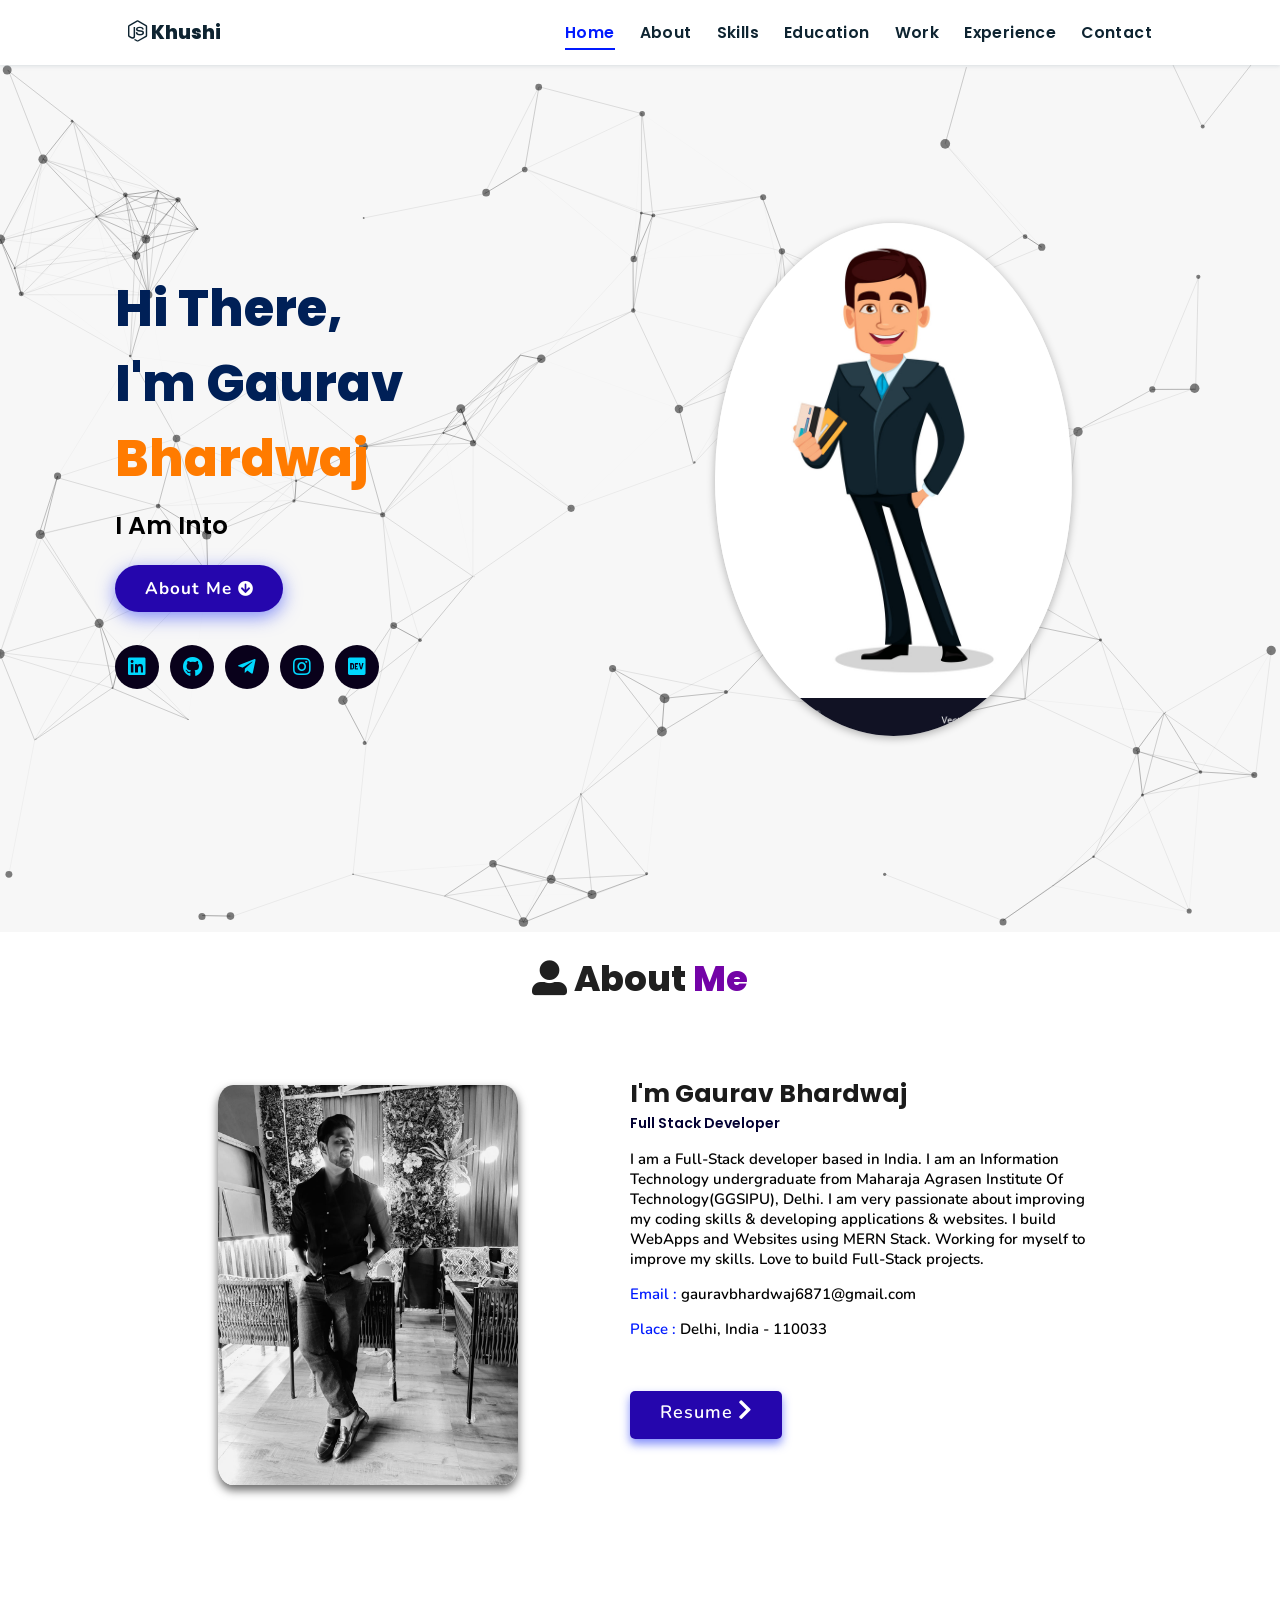
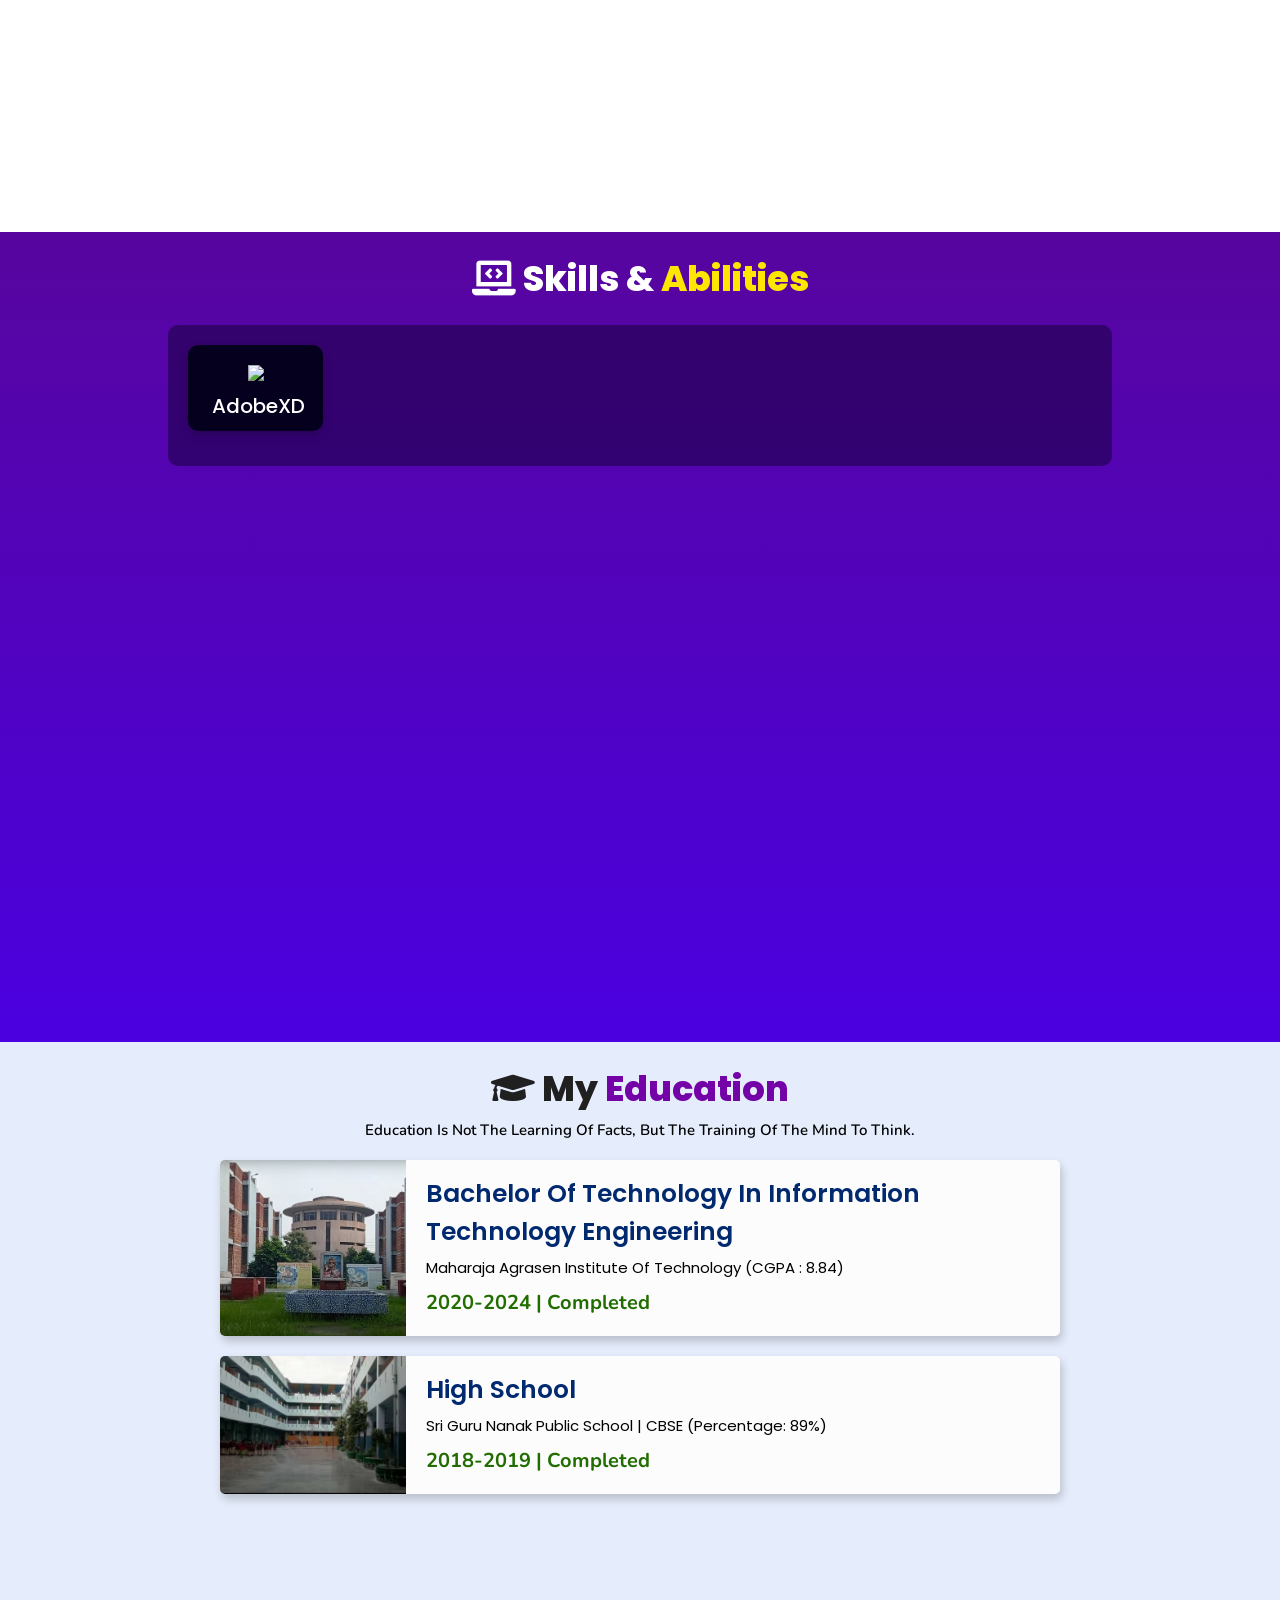
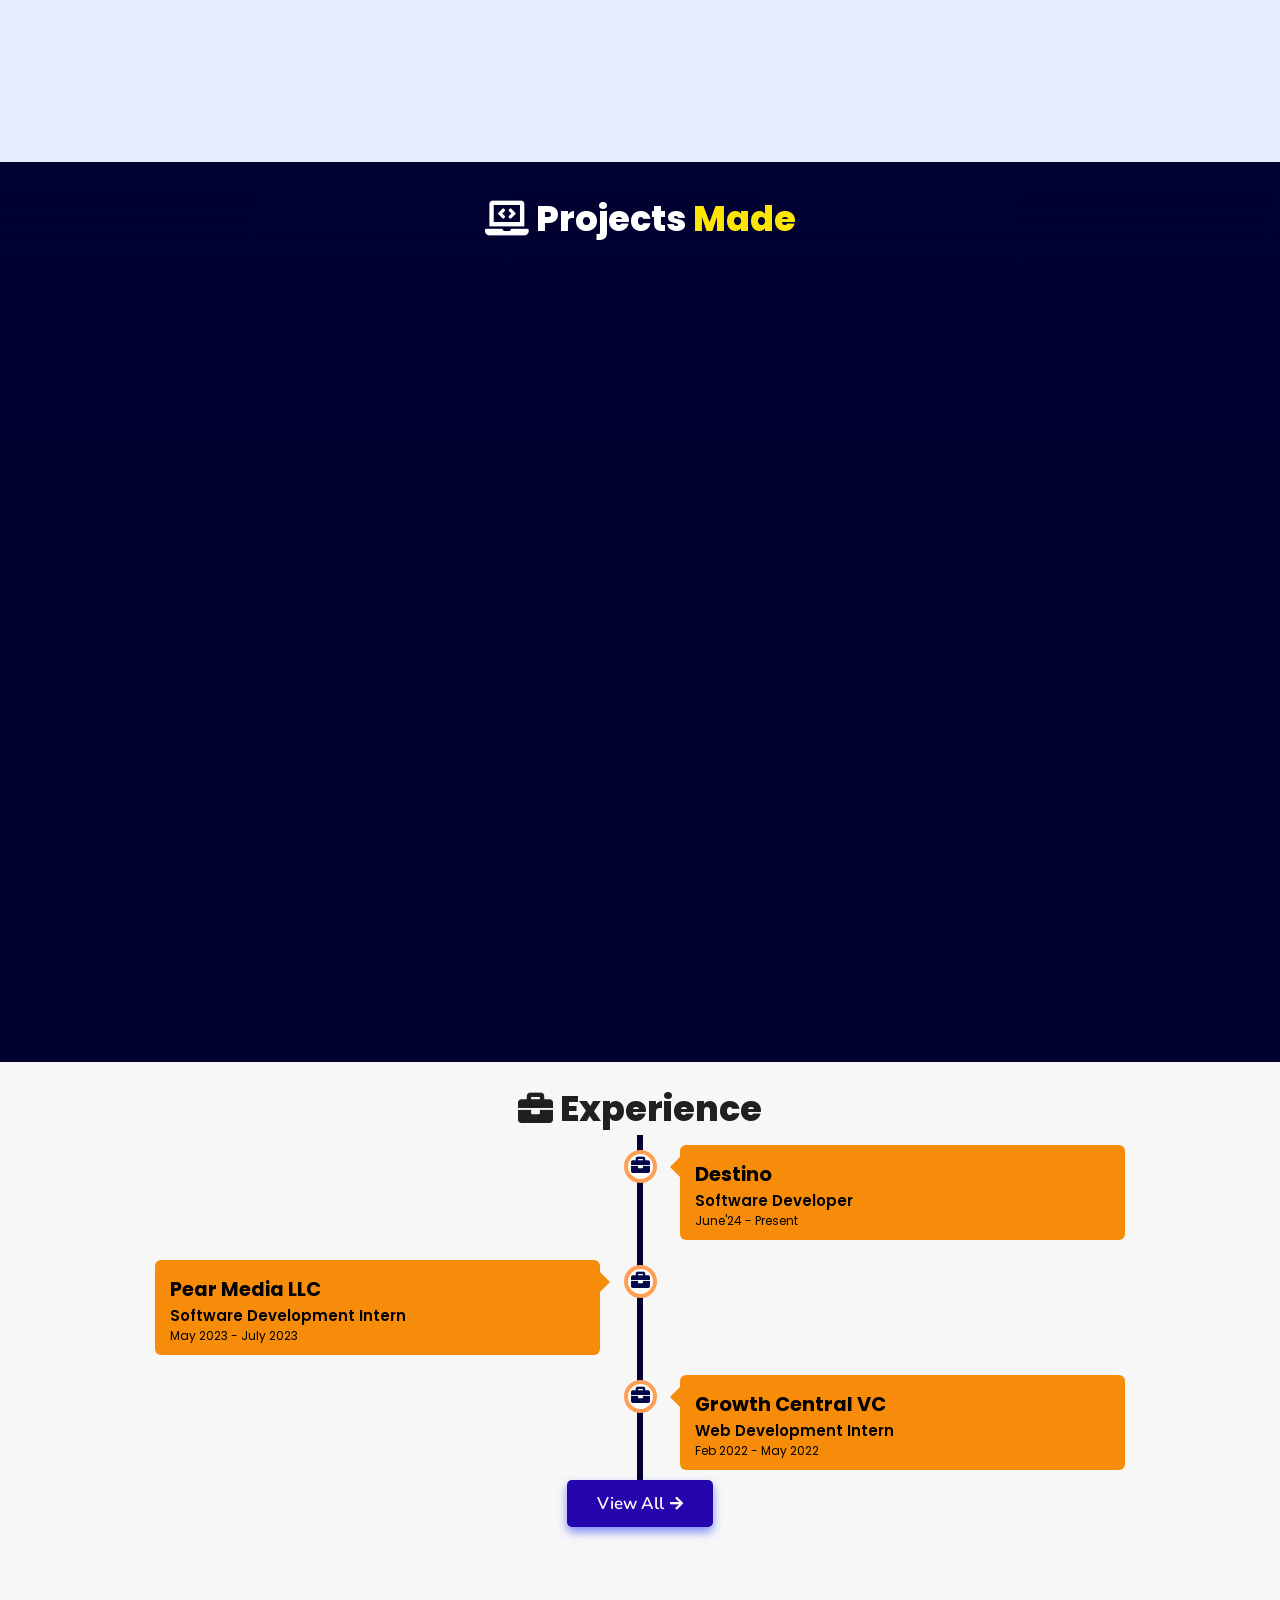
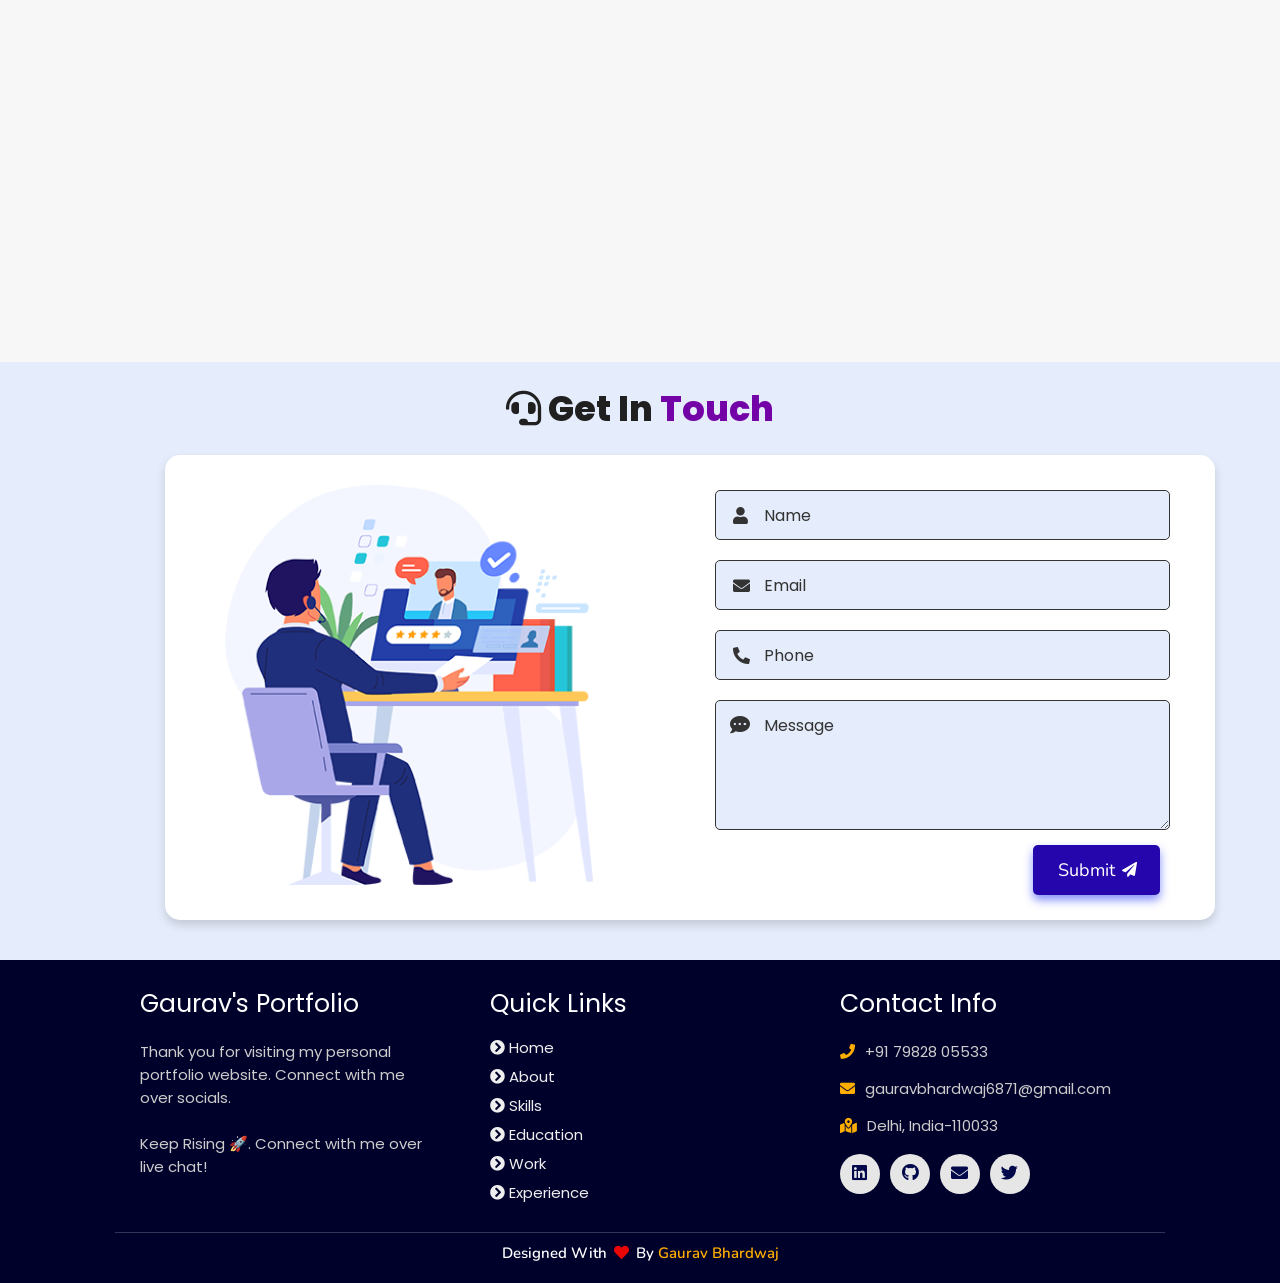
==== index.html @ 3634376a "Portfolio website" ====
<!DOCTYPE html>
<html lang="en">
<head>
    <meta charset="UTF-8">
    <meta http-equiv="X-UA-Compatible" content="IE=edge">
    <meta name="viewport" content="width=device-width, initial-scale=1.0">
    <meta name="keywords" content="Khushi Kumari, portfolio, Khushi, full stack dev, personal portfolio lifecodes, portfolio design, portfolio website, personal portfolio" />
    <meta name="description" content="Welcome to Khushi's Portfolio. Full-Stack Web Developer and Software Developer" />
    <!-- Custom CSS -->
    <link rel="stylesheet" href="./assets/css/style.css">
    <!-- Font Awesome -->
    <link rel="stylesheet" href="https://cdnjs.cloudflare.com/ajax/libs/font-awesome/5.15.3/css/all.min.css" integrity="sha512-iBBXm8fW90+nuLcSKlbmrPcLa0OT92xO1BIsZ+ywDWZCvqsWgccV3gFoRBv0z+8dLJgyAHIhR35VZc2oM/gI1w==" crossorigin="anonymous" referrerpolicy="no-referrer" />
    <!-- Favicon -->
    <link id='favicon' rel="shortcut icon" href="./assets/images/cartooncircle.jpg" type="image/x-png">
    <title>Portfolio | Khushi Kumari</title>
</head>
<body oncontextmenu="return false">

<!-- pre loader -->
<!-- <div class="loader-container">
  <img draggable="false" src="./assets/images/preloader.gif" alt="">
</div> -->

<!-- navbar starts -->
<header>
        <a href="/" class="logo"><i class="fab fa-node-js"></i> Khushi</a>

        <div id="menu" class="fas fa-bars"></div>
        <nav class="navbar">
            <ul>
            <li><a class="active" href="#home">Home</a></li>
            <li><a href="#about">About</a></li>
            <li><a href="#skills">Skills</a></li>
            <li><a href="#education">Education</a></li>
            <li><a href="#work">Work</a></li>
            <li><a href="#experience">Experience</a></li>
            <li><a href="#contact">Contact</a></li>
            </ul>
        </nav>
</header>
<!-- navbar ends -->

<br>
<br>
<!-- hero section starts -->
<section class="home" id="home">
    <div id="particles-js"></div>

    <div class="content">
    <h2>Hi There,<br/> I'm Gaurav <span>Bhardwaj</span></h2>
    <p>i am into <span class="typing-text"></span></p>
    <a href="#about" class="btn"><span>About Me</span>
      <i class="fas fa-arrow-circle-down"></i>
    </a>
    <div class="socials">
        <ul class="social-icons">
          <li><a class="linkedin" aria-label="LinkedIn" href="https://www.linkedin.com/in/khushi-kumari-6b9a14211/" target="_blank"><i class="fab fa-linkedin"></i></a></li> 
          <li><a class="github" aria-label="GitHub" href="https://github.com/khushi0723" target="_blank"><i class="fab fa-github"></i></a></li>
          <!--<li><a class="twitter" aria-label="Twitter" href="https://twitter.com/Khushi_Kumari" target="_blank"><i class="fab fa-twitter"></i></a></li>-->
          <li><a class="telegram" aria-label="Telegram" href="https://t.me/khushi0723" target="_blank"><i class="fab fa-telegram-plane"></i></a></li>
          <li><a class="instagram" aria-label="Instagram" href=""><i class="fab fa-instagram" target="_blank"></i></a></li>
          <li><a class="dev" aria-label="Dev" href="https://dev.to/khushik0723" target="_blank"><i class="fab fa-dev"></i></a></li>
        </ul>
      </div>
    </div>
    <br>
    <br>
<div class="image">
    <img draggable="false" class="tilt" src="./assets/images/cartooncircle.jpg" alt="">
</div>
</section>
<!-- hero section ends -->


<!-- about section starts -->
<section class="about" id="about">
    <h2 class="heading"><i class="fas fa-user-alt"></i> About <span>Me</span></h2>
    
    <div class="row">

    <div class="image">
        <img draggable="false" class="tilt" src="./assets/images/mypicture.jpg" alt="">
    </div>
    <div class="content">
        <h3>I'm Gaurav Bhardwaj</h3>
        <span class="tag">Full Stack Developer</span>
        
        <p>I am a Full-Stack developer based in India. 
          I am an Information Technology undergraduate from Maharaja Agrasen Institute Of Technology(GGSIPU), Delhi.
          I am very passionate about improving my coding skills & developing applications & websites.
          I build WebApps and Websites using MERN Stack.
          Working for myself to improve my skills.
          Love to build Full-Stack projects. </p>
        
        <div class="box-container">
            <!-- <div class="box">
              <p><span> age: </span> 20</p>
              <p><span> phone : </span> +91 XXX-XXX-XXXX</p>
            </div> -->
            <div class="box">
              <p><span> email : </span> gauravbhardwaj6871@gmail.com</p>
              <p><span> place : </span> Delhi, India - 110033</p>
            </div>
        </div>
        
        <div class="resumebtn">
          <a href="./assets/GAURAV_BHARDWAJ_MAIT.pdf" class="btn"><span>Resume</span>
                <i class="fas fa-chevron-right"></i>
            </a>
        </div>

    </div>
    </div>
</section>
<!-- about section ends -->

<!-- skills section starts -->
<section class="skills" id="skills">

    <h2 class="heading"><i class="fas fa-laptop-code"></i> Skills & <span>Abilities</span></h2>

    <div class="container">
          <div class="row" id="skillsContainer">

            <div class="bar">
              <div class="info">
                <img src="https://img.icons8.com/color/48/000000/adobe-xd.png"/>
                <span>AdobeXD</span>
              </div>
            </div>

      </div>
</div>
</section>
<!-- skills section ends -->


<!-- education section starts -->
<section class="education" id="education">

  <h1 class="heading"><i class="fas fa-graduation-cap"></i> My <span>Education</span></h1>

    <p class="qoute">Education is not the learning of facts, but the training of the mind to think.</p>

    <div class="box-container">

    <div class="box">
        <div class="image">
        <img draggable="false" src="./assets/images/educat/maitcollege.png" alt="">
        </div>
        <div class="content">
        <h3>Bachelor of Technology in Information Technology Engineering</h3>
        <p>Maharaja Agrasen Institute Of Technology (CGPA : 8.84)</p>
        <h4>2020-2024 | Completed</h4>
        </div>
    </div>

    <div class="box">
      <div class="image">
      <img draggable="false" src="./assets/images/educat/sgnpsschool.webp" alt="">
      </div>
      <div class="content">
      <h3>High School</h3>
      <p>Sri Guru Nanak Public School | CBSE (Percentage: 89%)</p>
      <h4>2018-2019 | Completed</h4>
      </div>
    </div>

    

</div>
</section>
<!-- education section ends -->


<!-- work project section starts -->
<section class="work" id="work">

  <h2 class="heading"><i class="fas fa-laptop-code"></i> Projects <span>Made</span></h2>

  <div class="box-container" id="project-container">

    <!-- <div class="box tilt">
      <img draggable="false" src="./assets/images/projects/portfolio1.PNG" alt="" />
      <div class="content">
        <div class="tag">
        <h3>Portfolio Website</h3>
        </div>
        <div class="desc">
          <p>Personal portfolio website. Don't need much info about it, just scroll down. You're here only!</p>
          <div class="btns">
            <a href="#" class="btn" target="_blank"><i class="fas fa-eye"></i> View</a>
            <a href="https://github.com/Khushi-Kumari/Portfolio-Website" class="btn" target="_blank">Code <i class="fas fa-code"></i></a>
          </div>
        </div>
      </div>
    </div> -->

</div>

<!-- <div class="viewall">
  <a href="/projects" class="btn"><span>View All</span>
    <i class="fas fa-arrow-right"></i>
</a>
</div> -->

</section>
<!-- work project section ends -->

<!-- experience section starts -->
<section class="experience" id="experience">

  <h2 class="heading"><i class="fas fa-briefcase"></i> Experience </h2>

  <div class="timeline">

    <!-- <div class="container right">
      <div class="content">
        <div class="tag">
          <h2>Company</h2>
        </div>
        <div class="desc">
            <h3>Developer</h3>
            <p> 2024 -  2024</p>
        </div>
      </div>
    </div>

    <div class="container left">
      <div class="content">
        <div class="tag">
          <h2>Company Name</h2>
        </div>
        <div class="desc">
            <h3></h3>
            <p>Timeline</p>
        </div>
      </div>
    </div>
  </div> -->


    <div class="container right">
      <div class="content">
        <div class="tag">
          <h2>Destino</h2>
        </div>
        <div class="desc">
            <h3>Software Developer</h3>
            <p>June'24 - present</p>
        </div>
      </div>
    </div>

    <div class="container left">
      <div class="content">
        <div class="tag">
          <h2>Pear Media LLC</h2>
        </div>
        <div class="desc">
            <h3>Software Development Intern</h3>
            <p>May 2023 - July 2023</p>
        </div>
      </div>
    </div>

    <div class="container right">
      <div class="content">
        <div class="tag">
          <h2>Growth Central VC</h2>
        </div>
        <div class="desc">
            <h3>Web Development Intern</h3>
            <p>Feb 2022 - May 2022</p>
        </div>
      </div>
    </div>

    
  <div class="morebtn">
    <a href="/experience/index.html" class="btn"><span>View All</span>
      <i class="fas fa-arrow-right"></i>
  </a>
  </div>

</div>

</section>
<!-- experience section ends -->

<!-- contact section starts -->
<section class="contact" id="contact">
  
  <h2 class="heading"><i class="fas fa-headset"></i> Get in <span>Touch</span></h2>

  <div class="container">
    <div class="content">
      <div class="image-box">
        <img draggable="false" src="./assets/images/contact1.png" alt="">
      </div>
    <form id="contact-form">
      <div class="form-group">
        <div class="field">
          <input type="text" name="name" placeholder="Name" required>
          <i class='fas fa-user'></i>
        </div>
        <div class="field">
          <input type="text" name="email" placeholder="Email" required>
          <i class='fas fa-envelope'></i>
        </div>
        <div class="field">
          <input type="text" name="phone" placeholder="Phone">
          <i class='fas fa-phone-alt'></i>
        </div>
        <div class="message">
        <textarea placeholder="Message" name="message" required></textarea>
        <i class="fas fa-comment-dots"></i>
        </div>
        </div>
      <div class="button-area">
        <button type="submit">
          Submit <i class="fa fa-paper-plane"></i></button>
      </div>
    </form>
  </div>
  </div>
</section>
<!-- contact section ends -->


<!-- footer section starts -->
<section class="footer">

  <div class="box-container">

      <div class="box">
          <h3>Gaurav's Portfolio</h3>
          <p>Thank you for visiting my personal portfolio website. Connect with me over socials. <br/> <br/> Keep Rising 🚀. Connect with me over live chat!</p>
      </div>

      <div class="box">
          <h3>quick links</h3>
          <a href="#home"><i class="fas fa-chevron-circle-right"></i> home</a>
          <a href="#about"><i class="fas fa-chevron-circle-right"></i> about</a>
          <a href="#skills"><i class="fas fa-chevron-circle-right"></i> skills</a>
          <a href="#education"><i class="fas fa-chevron-circle-right"></i> education</a>
          <a href="#work"><i class="fas fa-chevron-circle-right"></i> work</a>
          <a href="#experience"><i class="fas fa-chevron-circle-right"></i> experience</a>
      </div>

      <div class="box">
          <h3>contact info</h3>
          <p> <i class="fas fa-phone"></i>+91 79828 05533</p>
          <p> <i class="fas fa-envelope"></i>gauravbhardwaj6871@gmail.com</p>
          <p> <i class="fas fa-map-marked-alt"></i>Delhi, India-110033</p>
          <div class="share">

              <a href="https://www.linkedin.com/in/gaurav-bhardwaj-348962179/" class="fab fa-linkedin" aria-label="LinkedIn" target="_blank"></a>
              <a href="https://github.com/iGaurav17" class="fab fa-github" aria-label="GitHub" target="_blank"></a>
              <a href="mailto:gauravbhardwaj6871@gmail.com" class="fas fa-envelope" aria-label="Mail" target="_blank"></a>
              <a href="#" class="fab fa-twitter" aria-label="Twitter" target="_blank"></a>
          </div>
      </div>
  </div>

  <h1 class="credit">Designed with <i class="fa fa-heart pulse"></i> by <a href="https://www.linkedin.com/in/Khushi-Kumari"> Gaurav Bhardwaj</a></h1>

</section>
<!-- footer section ends -->


<!-- scroll top btn -->
<a href="#home" aria-label="ScrollTop" class="fas fa-angle-up" id="scroll-top"></a>
<!-- scroll back to top -->


<!-- ==== ALL MAJOR JAVASCRIPT CDNS STARTS ==== -->
<!-- jquery cdn -->
<script src="https://cdnjs.cloudflare.com/ajax/libs/jquery/3.6.0/jquery.min.js" integrity="sha512-894YE6QWD5I59HgZOGReFYm4dnWc1Qt5NtvYSaNcOP+u1T9qYdvdihz0PPSiiqn/+/3e7Jo4EaG7TubfWGUrMQ==" crossorigin="anonymous" referrerpolicy="no-referrer"></script>

<!-- typed.js cdn -->
<script src="https://cdnjs.cloudflare.com/ajax/libs/typed.js/2.0.5/typed.min.js" integrity="sha512-1KbKusm/hAtkX5FScVR5G36wodIMnVd/aP04af06iyQTkD17szAMGNmxfNH+tEuFp3Og/P5G32L1qEC47CZbUQ==" crossorigin="anonymous" referrerpolicy="no-referrer"></script>

<!-- particle.js links -->
<script src="./assets/js/particles.min.js"></script>
<script src="./assets/js/app.js"></script>

<!-- vanilla tilt.js links -->
<script src="https://cdnjs.cloudflare.com/ajax/libs/vanilla-tilt/1.7.0/vanilla-tilt.min.js" integrity="sha512-SttpKhJqONuBVxbRcuH0wezjuX+BoFoli0yPsnrAADcHsQMW8rkR84ItFHGIkPvhnlRnE2FaifDOUw+EltbuHg==" crossorigin="anonymous" referrerpolicy="no-referrer"></script>

<!-- scroll reveal anim -->
<script src="https://unpkg.com/scrollreveal"></script>

<script
      type="text/javascript"
      src="https://cdn.jsdelivr.net/npm/emailjs-com@3/dist/email.min.js"
    ></script>

<!-- ==== ALL MAJOR JAVASCRIPT CDNS ENDS ==== -->

<script src="./assets/js/script.js"></script>

</body>
</html>
---- assets/css/style.css ----
@import url("https://fonts.googleapis.com/css2?family=Poppins:wght@400;600;700&display=swap");
@import url("https://fonts.googleapis.com/css2?family=Nunito:ital,wght@0,300;0,400;0,600;0,700;1,300;1,400&display=swap");

* {
  margin: 0;
  padding: 0;
  box-sizing: border-box;
  text-decoration: none;
  outline: none;
  border: none;
  text-transform: capitalize;
  transition: all 0.2s linear;
}
html {
  font-size: 62.5%;
  overflow-x: hidden;
  scroll-behavior: smooth;
}
body {
  background: #f7f7f7;
  font-family: "Poppins", sans-serif;
}

*::selection {
  background: #2b3dda;
  color: #fff;
}

html {
  font-size: 62.5%;
  overflow-x: hidden;
}
html::-webkit-scrollbar {
  width: 0.8rem;
}
html::-webkit-scrollbar-track {
  background: rgb(235, 202, 245);
}
html::-webkit-scrollbar-thumb {
  background: #420177;
}

/* pre loader start */
.loader-container {
  position: fixed;
  top: 0;
  left: 0;
  z-index: 10000;
  background: #e6eff1;
  display: flex;
  align-items: center;
  justify-content: center;
  height: 100%;
  width: 100%;
}
.loader-container.fade-out {
  top: -120%;
}
/* pre loader end */

/* navbar starts */
header {
  position: fixed;
  top: 0;
  left: 0;
  right: 0;
  z-index: 1000;
  display: flex;
  align-items: center;
  justify-content: space-between;
  padding: 1.7rem 10%;
  height: 6.5rem;
  background-color: #fff;
  box-shadow: 0 1px 4px rgba(146, 161, 176, 0.3);
}
section {
  min-height: 100vh;
  padding: 2rem 9%;
}
.heading {
  font-size: 3.5rem;
  color: rgb(32, 32, 32);
  font-weight: 800;
  text-align: center;
}
.heading span {
  color: rgb(115, 3, 167);
}
header .logo {
  font-size: 1.9rem;
  font-weight: 800;
  text-decoration: none;
  color: #0e2431;
}
header .logo i {
  font-size: 2.2rem;
}
header .logo:hover {
  color: #fc8c05;
}
header .navbar ul {
  list-style: none;
  display: flex;
  justify-content: center;
  align-items: center;
}
header .navbar li {
  margin-left: 2.5rem;
}
header .navbar ul li a {
  font-size: 1.57rem;
  color: #0e2431;
  font-weight: 600;
  text-decoration: none;
  letter-spacing: 0.04rem;
  transition: 0.2s;
}
header .navbar ul li a.active,
header .navbar ul li a:hover {
  color: #011aff;
  border-bottom: 0.2rem solid #011aff;
  padding: 0.5rem 0;
}
/* navbar ends */

/* hamburger icon starts*/
#menu {
  font-size: 3rem;
  cursor: pointer;
  color: rgb(24, 2, 63);
  display: none;
}
@media (max-width: 768px) {
  #menu {
    display: block;
  }
  header .navbar {
    position: fixed;
    top: 6.5rem;
    right: -120%;
    width: 75%;
    height: 100%;
    text-align: left;
    align-items: flex-start;
    background-color: #0e0f31;
  }
  header .navbar ul {
    flex-flow: column;
    padding: 1rem;
  }
  header .navbar ul li {
    text-align: center;
    width: 100%;
    margin: 1rem 0;
    border-radius: 0.5rem;
    width: 26rem;
  }
  header .navbar ul li a {
    display: block;
    padding: 1rem;
    text-align: left;
    color: #fff;
    font-size: 2rem;
  }
  header .navbar ul li a.active,
  header .navbar ul li a:hover {
    padding: 1rem;
    color: #fff;
    border-radius: 0.5rem;
    border-bottom: 0.5rem solid #011aff;
  }
  .fa-times {
    transform: rotate(180deg);
  }
  header .navbar.nav-toggle {
    right: 0;
  }
}
/* hamburger icon ends */

/* hero section starts*/
.home {
  position: relative;
  display: flex;
  flex-wrap: wrap;
  gap: 1.5rem;
  min-height: 100vh;
  align-items: center;
}
.home #particles-js {
  position: absolute;
  top: 0;
  left: 0;
  height: 100%;
  width: 100%;
}
.home::before {
  content: "";
  position: absolute;
  top: 0;
  left: 0;
  height: 100%;
  width: 100%;
}
.home .content {
  flex: 1 1 40rem;
  padding-top: 1rem;
  z-index: 1;
}
.home .image {
  flex: 1 1 40rem;
  z-index: 1;
}
.home .image img {
  width: 70%;
  margin-left: 6rem;
  border-radius: 50%;
  box-shadow: 0 2px 8px rgba(0, 0, 0, 0.3);
  cursor: pointer;
}
.home .image img:hover {
  box-shadow: 0 5px 15px rgba(0, 0, 0, 0.5);
}
.home .content h2 {
  font-size: 5rem;
  font-weight: 800;
  color: #002057;
}
.home .content h2 span {
  font-size: 5rem;
  font-weight: 800;
  color: #ff7b00;
}
.home .content p {
  font-size: 2.5rem;
  color: #000;
  font-weight: 600;
  padding: 1rem 0;
}
.home .content p span {
  font-size: 2.5rem;
  color: rgb(148, 8, 8);
  font-weight: 600;
  padding: 1rem 0;
}
.home .btn {
  margin-top: 1rem;
  position: absolute;
  line-height: 0;
  padding: 1.6rem 3rem;
  border-radius: 4em;
  transition: 0.5s;
  color: #fff;
  background: #2506ad;
  box-shadow: 0px 5px 18px rgba(48, 68, 247, 0.6);
  font-family: "Nunito", sans-serif;
}
.home .btn span {
  font-weight: 700;
  font-size: 1.7rem;
  letter-spacing: 0.1rem;
}
.home .btn i {
  margin-left: 0.3rem;
  font-size: 1.5rem;
  transition: 0.3s;
}
.home .btn:hover {
  background: #1a047e;
}
.home .btn:hover i {
  transform: translateX(5px);
}
/* social icons start */
.socials {
  position: relative;
  margin-top: 9rem;
}
.socials .social-icons {
  padding-left: 0;
  margin-bottom: 0;
  list-style: none;
}
.socials .social-icons li {
  display: inline-block;
  margin-bottom: 14px;
}
.social-icons a {
  font-size: 2rem;
  display: inline-block;
  line-height: 44px;
  color: #00d9ff;
  background-color: #09011b;
  width: 44px;
  height: 44px;
  text-align: center;
  margin-right: 8px;
  border-radius: 100%;
  -webkit-transition: all 0.2s linear;
  -o-transition: all 0.2s linear;
  transition: all 0.2s linear;
}
.social-icons a:active,
.social-icons a:focus,
.social-icons a:hover {
  color: #fff;
  background-color: #0685da;
}
.social-icons a.github:hover {
  background-color: #0e0e0e;
}
.social-icons a.twitter:hover {
  background-color: #00aced;
}
.social-icons a.linkedin:hover {
  background-color: #007bb6;
}
.social-icons a.dev:hover {
  background-color: #070707;
}
.social-icons a.instagram:hover {
  background-color: #ee00da;
}
/* social icons end */

/* hero media queries starts*/
@media (max-width: 450px) {
  .home .btn {
    margin: 4rem 0;
  }
  .socials {
    margin-top: 12rem;
  }
  .home .image img {
    margin-top: -12rem;
  }
  .home .content p {
    font-size: 2.2rem;
  }
  .home .content p span {
    font-size: 2.2rem;
  }
}
/* hero media queries ends*/
/* hero section end */

/* about section starts */
.about {
  background: rgb(255, 255, 255);
}
.about .row {
  display: flex;
  flex-direction: row;
  gap: 2rem;
  flex-wrap: wrap;
  padding: 4rem;
}
.about .row .image {
  text-align: center;
  flex: 1 1 35rem;
}
.about .row .image img {
  margin: 4rem;
  width: 30rem;
  height: auto;
  border-radius: 5%;
  box-shadow: 0 5px 10px rgba(0, 0, 0, 0.6);
  mix-blend-mode: luminosity;
  transition: 0.3s;
  cursor: pointer;
}
.about .row .image img:hover {
  mix-blend-mode: normal;
}
.about .row .content {
  flex: 1 1 45rem;
  padding: 3rem;
}
.about .row .content h3 {
  color: rgb(27, 27, 27);
  font-size: 2.5rem;
}
.about .row .content .tag {
  font-size: 1.4rem;
  color: #020133;
  font-weight: 600;
  margin-top: 1rem;
}
.about .row .content p {
  font-size: 1.5rem;
  margin-top: 1.5rem;
  font-family: "Nunito";
  font-weight: 600;
  text-transform: none;
}
.about .row .content .box-container {
  display: flex;
  flex-wrap: wrap;
  gap: 1.5rem;
  font-family: "Nunito";
  font-weight: 600;
}
.about .row .content .box-container .box p {
  text-transform: none;
}
.about .row .content .box-container .box p span {
  color: #011aff;
}
.resumebtn {
  margin-top: 6rem;
 
}
.resumebtn .btn {
  padding: 1.7rem 3rem;
  border-radius: 0.5em;
  transition: 0.3s;
  color: #fff;
  background: #2506ad;
  box-shadow: 0px 5px 10px rgba(48, 68, 247, 0.6);
  font-family: "Nunito", sans-serif;
}
.resumebtn .btn span {
  font-weight: 600;
  font-size: 1.8rem;
  letter-spacing: 0.1rem;
}
.resumebtn .btn i {
  margin-left: 0.2rem;
  font-size: 2.2rem;
  transition: 0.3s;
}
.resumebtn .btn:hover {
  background: #1a047e;
}
.resumebtn .btn:hover i {
  transform: translateX(5px);
}
/* about media queries starts*/
@media screen and (max-width: 600px) {
  .about .row .image {
    margin-top: 2rem;
  }
  .about .row .image img {
    margin: 0 auto;
    width: 80%;
    mix-blend-mode: normal;
  }
  .about .row {
    padding: 0.5rem;
    margin-bottom: 7rem;
  }
  .about .row .content {
    padding: 1rem;
  }
  .about .row .content .box-container {
    gap: 0;
  }
}
/* about media queries ends*/
/* about section ends */

/* skills section starts */
.skills {
  min-height: 90vh;
  background: linear-gradient(to bottom, #57059e, #4a00e0);
}
.skills h2 {
  color: #fff;
}
.skills .heading span {
  color: rgb(255, 230, 0);
}
.skills .container {
  background: rgba(0, 0, 22, 0.4);
  color: #fff;
  border-radius: 1rem;
  padding: 2rem;
  width: 90%;
  margin: auto;
  margin-top: 2rem;
}
.skills .container .row {
  display: grid;
  grid-template-columns: repeat(6, 1fr);
  flex-wrap: wrap;
  gap: 1.8rem;
}
.skills .container .bar {
  margin-bottom: 15px;
  padding: 10px;
  border-radius: 1rem;
  box-shadow: 0 4px 10px rgba(0, 0, 0, 0.2);
  background: rgba(0, 0, 22, 0.9);
  transition: 0.2s;
}
.skills .container .bar:hover {
  box-shadow: 0 8px 10px rgba(0, 2, 68, 0.8) !important;
  background-color: rgba(0, 0, 0, 0.9) !important;
}
.skills .container .bar .info {
  display: flex;
  flex-direction: column;
  align-items: center;
  gap: 1rem;
  margin-top: 1rem;
}
.skills .container .bar .info i {
  font-size: 4rem;
}
.skills .container .bar .info span {
  font-size: 2rem;
  font-weight: 500;
  font-family: "Poppins";
  margin-left: 0.5rem;
}
/* skills media queries starts*/
@media screen and (max-width: 600px) {
  .skills .container {
    padding: 0;
    margin: 0;
  }
  .skills .container .row {
    grid-template-columns: repeat(2, 1fr);
    margin: 1rem;
    padding: 2rem 0.2rem 2rem 0.2rem;
    gap: 1rem;
  }
  .skills .container {
    margin-top: 5px;
    width: 100%;
  }
}
/* skills media queries ends*/
/* skills section ends */

/* education section starts */
.education {
  background: #e5ecfb;
  min-height: 80vh;
}
.education .qoute {
  font-size: 1.5rem;
  text-align: center;
  font-family: "Nunito", sans-serif;
  font-weight: 600;
  margin-top: 0.5rem;
}
.education .box-container {
  display: flex;
  flex-wrap: wrap;
  justify-content: center;
  align-items: center;
  flex-direction: column;
}
.education .box-container .box {
  display: flex;
  flex-direction: row;
  width: 80%;
  border-radius: 0.5rem;
  box-shadow: 0.2rem 0.5rem 1rem rgba(0, 0, 0, 0.2);
  text-align: center;
  position: relative;
  margin-top: 2rem;
  overflow: hidden;
  transition: 0.3s;
  background: rgb(252, 252, 252);
}
.education .box-container .box:hover {
  transform: scale(1.03);
  box-shadow: 1rem 0.5rem 1.2rem rgba(0, 0, 0, 0.3);
}
.education .box-container .box .image {
  flex: 1 1 20rem;
  width: 100%;
}
.education .box-container .box img {
  object-fit: cover;
  position: relative;
  width: 100%;
  height: 100%;
}
.education .box-container .box .content {
  position: relative;
  display: flex;
  flex-direction: column;
  padding: 1rem;
  flex-wrap: wrap;
  flex: 1 1 70rem;
}
.education .box-container .box .content h3 {
  font-size: 2.5rem;
  color: #012970;
  padding: 0.5rem 0;
  font-weight: 600;
  text-align: left;
  margin-left: 1rem;
}
.education .box-container .box .content p {
  font-size: 1.5rem;
  margin-left: 1rem;
  text-align: left;
}
.education h4 {
  font-size: 2rem;
  color: rgb(34, 109, 0);
  text-align: left;
  margin: 1rem;
  font-family: "Nunito", sans-serif;
  font-weight: 700;
}

/* education media queries starts*/
@media screen and (max-width: 600px) {
  .education .box-container .box {
    flex-direction: column;
    width: 100%;
  }
  .education .box-container .box .image {
    width: 100%;
    height: 25rem;
  }
  .education .box-container .box img {
    width: 100%;
  }
  .education .box-container .box .content {
    position: relative;
    display: flex;
    flex-direction: column;
    padding: 1rem;
    flex-wrap: wrap;
    flex: 0;
  }
  .education .btns {
    margin-top: 2rem;
    margin-left: 1rem;
    margin-right: 1rem;
    flex-wrap: wrap;
  }
}
/* education media queries ends*/
/* education section ends */

/* work section starts */
.work {
  /* background: #010124; */
  background: linear-gradient(to bottom, #000031, #00002c);
}
.work h2 {
  color: #fff;
  padding: 1rem;
}
.work .heading span {
  color: rgb(255, 230, 0);
}
.work .box-container {
  display: flex;
  flex-wrap: wrap;
  gap: 1.5rem;
  margin: 2rem;
}
.work .box-container .box {
  flex: 1 1 30rem;
  border-radius: 0.5rem;
  box-shadow: 0 0.5rem 1rem rgba(0, 0, 0, 0.1);
  position: relative;
  overflow: hidden;
  height: 30rem;
}
.work .box-container .box img {
  height: 100%;
  width: 100%;
  object-fit: cover;
}
.work .box-container .box .content {
  height: 100%;
  width: 100%;
  position: absolute;
  top: 85%;
  left: 0;
  background: rgba(255, 255, 255, 0.9);
  display: flex;
  flex-direction: column;
}
.work .box-container .box .content .tag {
  display: flex;
  flex-direction: row;
  justify-content: space-between;
  align-items: center;
  height: 4.5rem;
  width: 100%;
  padding-left: 1rem;
  background: #ffd900;
}
.work .box-container .box .content .tag h3 {
  font-size: 2rem;
}
.work .box-container .box:hover .content {
  top: 25%;
}
.work .desc {
  margin: 2rem;
  display: flex;
  flex-direction: column;
  justify-content: center;
}
.work .desc p {
  font-size: 1.5rem;
}
.work .desc .btns {
  display: flex;
  justify-content: space-between;
  width: 100%;
  margin-top: 2rem;
}
.work .desc .btns .btn {
  line-height: 0;
  display: inline;
  padding: 1.5rem 2.5rem;
  border-radius: 0.5rem;
  font-size: 1.5rem;
  color: #fff;
  background: rgb(12, 12, 12);
  margin-right: 2rem;
}
.work .desc .btns .btn:hover {
  background: #310ae0f5;
}
.work .viewall {
  display: flex;
  justify-content: center;
}
.work .viewall .btn {
  position: relative;
  line-height: 0;
  padding: 1.6rem 3rem;
  border-radius: 0.5em;
  transition: 0.5s;
  color: rgb(255, 255, 255);
  font-weight: 700;
  border: 2px solid #fff;
  box-shadow: 0px 5px 10px rgba(65, 84, 241, 0.4);
  text-align: center;
}
.work .viewall .btn span {
  font-weight: 600;
  font-size: 1.7rem;
  font-family: "Nunito", sans-serif;
}
.work .viewall .btn i {
  margin-left: 0.3rem;
  font-size: 1.5rem;
  transition: 0.3s;
}
.work .viewall .btn:hover {
  background: #fff;
  color: #000;
}
.work .viewall .btn:hover i {
  transform: translateX(5px);
}
/* work section ends */

/* experience section starts */
.experience .timeline {
  position: relative;
  max-width: 1200px;
  margin: 0 auto;
}
.experience .timeline::after {
  content: "";
  position: absolute;
  width: 6px;
  background: #020133;
  top: 0;
  bottom: 0;
  left: 50%;
  margin-left: -3px;
  z-index: -2;
}
.experience .container {
  padding: 10px 40px;
  position: relative;
  background-color: inherit;
  width: 50%;
}
/*circles on timeline*/
.experience .container::after {
  content: "\f0b1";
  position: absolute;
  width: 25px;
  height: 25px;
  right: -17px;
  background-color: rgb(255, 255, 255);
  border: 4px solid #ff9f55;
  top: 15px;
  border-radius: 50%;
  z-index: 100;
  font-size: 1.89rem;
  text-align: center;
  font-weight: 600;
  color: #02094b;
  font-family: "Font Awesome\ 5 Free";
}
.experience .left {
  left: 0;
}
.experience .right {
  left: 50%;
}
/* arrows pointing right */
.experience .left::before {
  content: " ";
  height: 0;
  position: absolute;
  top: 22px;
  width: 0;
  z-index: 1;
  right: 30px;
  border: medium solid #f68c09;
  border-width: 10px 0 10px 10px;
  border-color: transparent transparent transparent #f68c09;
}
/* arrows pointing left  */
.experience .right::before {
  content: " ";
  height: 0;
  position: absolute;
  top: 22px;
  width: 0;
  z-index: 1;
  left: 30px;
  border: medium solid #f68c09;
  border-width: 10px 10px 10px 0;
  border-color: transparent #f68c09 transparent transparent;
}
.experience .right::after {
  left: -16px;
}
.experience .content {
  background-color: #f68c09;
  position: relative;
  border-radius: 6px;
}
.experience .content .tag {
  font-size: 1.3rem;
  padding-top: 1.5rem;
  padding-left: 1.5rem;
}
.experience .content .desc {
  margin-left: 1.5rem;
  padding-bottom: 1rem;
}
.experience .content .desc h3 {
  font-size: 1.5rem;
  font-weight: 600;
}
.experience .content .desc p {
  font-size: 1.2rem;
}
/* view all button */
.morebtn {
  display: flex;
  justify-content: center;
}
.morebtn .btn {
  position: relative;
  line-height: 0;
  padding: 1.6rem 3rem;
  border-radius: 0.5em;
  transition: 0.5s;
  color: #fff;
  background: #2506ad;
  box-shadow: 0px 5px 10px rgba(48, 68, 247, 0.6);
  text-align: center;
}
.morebtn .btn span {
  font-weight: 600;
  font-size: 1.7rem;
  font-family: "Nunito", sans-serif;
}
.morebtn .btn i {
  margin-left: 0.3rem;
  font-size: 1.5rem;
  transition: 0.3s;
}
.morebtn .btn:hover {
  background: #1a047e;
}
.morebtn .btn:hover i {
  transform: translateX(5px);
}

/* Media queries - Responsive timeline on screens less than 600px wide */
@media screen and (max-width: 600px) {
  .experience {
    min-height: 80vh;
  }
  .experience .timeline {
    margin-top: 2rem;
  }
  .experience .timeline::after {
    left: 31px;
  }
  .experience .container {
    width: 100%;
    padding-left: 8rem;
    padding-right: 2rem;
  }
  .experience .container::after {
    font-size: 2.2rem;
  }
  .experience .container::before {
    left: 61px;
    border: medium solid #f68c09;
    border-width: 10px 10px 10px 0;
    border-color: transparent #f68c09 transparent transparent;
  }
  .experience .left::after {
    left: 15px;
  }
  .experience .right::after {
    left: 15px;
  }
  .experience .right {
    left: 0%;
  }
  .morebtn {
    margin-top: 3rem;
  }
}
/* experience media queries ends */
/* experience section ends */

/* contact section starts */
.contact {
  background: #e5ecfb;
  min-height: 60vh;
}
.contact .container {
  max-width: 1050px;
  width: 100%;
  background: #fff;
  border-radius: 1.5rem;
  margin: 2rem 5rem;
  box-shadow: 0 5px 10px rgba(0, 0, 0, 0.15);
}
.contact .container .content {
  display: flex;
  align-items: center;
  justify-content: space-between;
  padding: 2.5rem 2rem;
}
.contact .content .image-box {
  max-width: 60%;
  margin-left: 4rem;
}
.contact .content .image-box img {
  width: 100%;
  height: 40rem;
  position: relative;
}
.contact .content form {
  width: 45%;
  margin-right: 3.5rem;
}
form .form-group {
  display: flex;
  flex-direction: column;
  justify-content: center;
}
.form-group .field {
  height: 50px;
  display: flex;
  position: relative;
  margin: 1rem;
  width: 100%;
}
form i {
  position: absolute;
  top: 50%;
  left: 18px;
  color: rgb(51, 51, 51);
  font-size: 17px;
  pointer-events: none;
  transform: translateY(-50%);
}
form .field input,
form .message textarea {
  width: 100%;
  height: 100%;
  outline: none;
  padding: 0 16px 0 48px;
  font-size: 16px;
  font-family: "Poppins", sans-serif;
  border-radius: 5px;
  border: 1px solid rgb(51, 51, 51);
  background: #e5ecfb;
}
.field input::placeholder,
.message textarea::placeholder {
  color: rgb(51, 51, 51);
}
.field input:focus,
.message textarea:focus {
  padding-left: 47px;
  border: 2px solid rgb(115, 3, 167);
}
.field input:focus ~ i,
.message textarea:focus ~ i {
  color: rgb(115, 3, 167);
}
form .message {
  position: relative;
  margin: 1rem;
  width: 100%;
}
form .message i {
  top: 25px;
  font-size: 20px;
  left: 15px;
}
form .message textarea {
  min-height: 130px;
  max-height: 230px;
  max-width: 100%;
  min-width: 100%;
  padding: 12px 20px 0 48px;
}
form .message textarea::-webkit-scrollbar {
  width: 0px;
}
form .button-area {
  display: flex;
  float: right;
  flex-direction: row-reverse;
}
.button-area button {
  color: #fff;
  border: none;
  outline: none;
  font-size: 1.8rem;
  cursor: pointer;
  border-radius: 5px;
  padding: 13px 25px;
  background: #2506ad;
  box-shadow: 0px 5px 10px rgba(48, 68, 247, 0.6);
  transition: 0.3s ease;
  font-family: "Nunito", sans-serif;
}
.button-area button:hover {
  background: #421cecf5;
}
.button-area span {
  font-size: 17px;
  padding: 1rem;
  display: none;
}
.button-area button i {
  position: relative;
  top: 6px;
  left: 2px;
  font-size: 1.5rem;
  transition: 0.3s;
  color: #fff;
}
.button-area button:hover i {
  left: 8px;
}
/* contact section media queries starts */
@media (max-width: 900px) {
  .contact {
    min-height: 70vh;
  }
  .contact .container {
    margin: 3rem 0 2rem 0;
  }
  .contact .container .content {
    padding: 18px 12px;
  }
  .contact .content .image-box {
    display: none;
  }
  .contact .content form {
    width: 100%;
    margin-right: 2rem;
  }
}
/* contact section media queries ends */
/* contact section ends */

/* footer section starts */
.footer {
  min-height: auto;
  padding-top: 0;
  background: rgb(0, 1, 43);
}
.footer .box-container {
  display: flex;
  justify-content: center;
  flex-wrap: wrap;
}
.footer .box-container .box {
  flex: 1 1 25rem;
  margin: 2.5rem;
}
.footer .box-container .box h3 {
  font-size: 2.5rem;
  color: #fff;
  padding-bottom: 1rem;
  font-weight: normal;
}
.footer .box-container .box p {
  font-size: 1.5rem;
  color: #ccc;
  padding: 0.7rem 0;
  text-transform: none;
}
.footer .box-container .box p i {
  padding-right: 1rem;
  color: #ffae00;
}
.footer .box-container .box a {
  font-size: 1.5rem;
  color: rgb(238, 238, 238);
  padding: 0.3rem 0;
  display: block;
}
.footer .box-container .box a:hover {
  color: #ffae00;
}
.footer .box-container .box .share {
  display: flex;
  flex-wrap: wrap;
  padding: 1rem 0;
}
.footer .box-container .box .share a {
  height: 4rem;
  width: 4rem;
  padding: 1rem;
  text-align: center;
  border-radius: 5rem;
  font-size: 1.7rem;
  margin-right: 1rem;
  transition: 0.2s;
  background: rgb(230, 230, 230);
  color: #02094b;
  border: none;
}
.footer .box-container .box .share a:hover {
  background: transparent;
  transform: scale(0.98);
  border: 0.1rem solid rgb(180, 178, 178);
  color: #ffae00;
}
.footer .credit {
  padding: 1rem 0 0 0;
  text-align: center;
  font-size: 1.5rem;
  font-family: "Nunito", sans-serif;
  font-weight: 600;
  color: #fff;
  border-top: 0.1rem solid #fff3;
}
.footer .credit a {
  color: #ffae00;
}
.footer .fa {
  color: #e90606;
  margin: 0 0.3rem;
  font-size: 1.5rem;
  animation: pound 0.35s infinite alternate;
}
@-webkit-keyframes pound {
  to {
    transform: scale(1.1);
  }
}
@keyframes pound {
  to {
    transform: scale(1.1);
  }
}
@media (max-width: 450px) {
  .footer .box-container .box {
    margin: 1.5rem;
  }
  .footer .box-container .box p {
    padding: 0.7rem;
  }
  .footer .box-container .box .share a {
    padding: 1.2rem;
  }
}
/* footer section ends */

/* common media queries starts*/
@media (max-width: 450px) {
  html {
    font-size: 55%;
  }
  body {
    padding-right: 0;
  }
  section {
    padding: 2rem;
  }
}
/* common media queries ends*/

/* scroll top starts */
#scroll-top {
  position: fixed;
  top: -140%;
  right: 2rem;
  padding: 1rem 1.5rem;
  font-size: 2rem;
  background: #ffae00;
  color: rgb(13, 0, 44);
  border-radius: 50%;
  transition: 1s linear;
  z-index: 1000;
}
#scroll-top.active {
  top: calc(100% - 12rem);
}
/* scroll top ends */
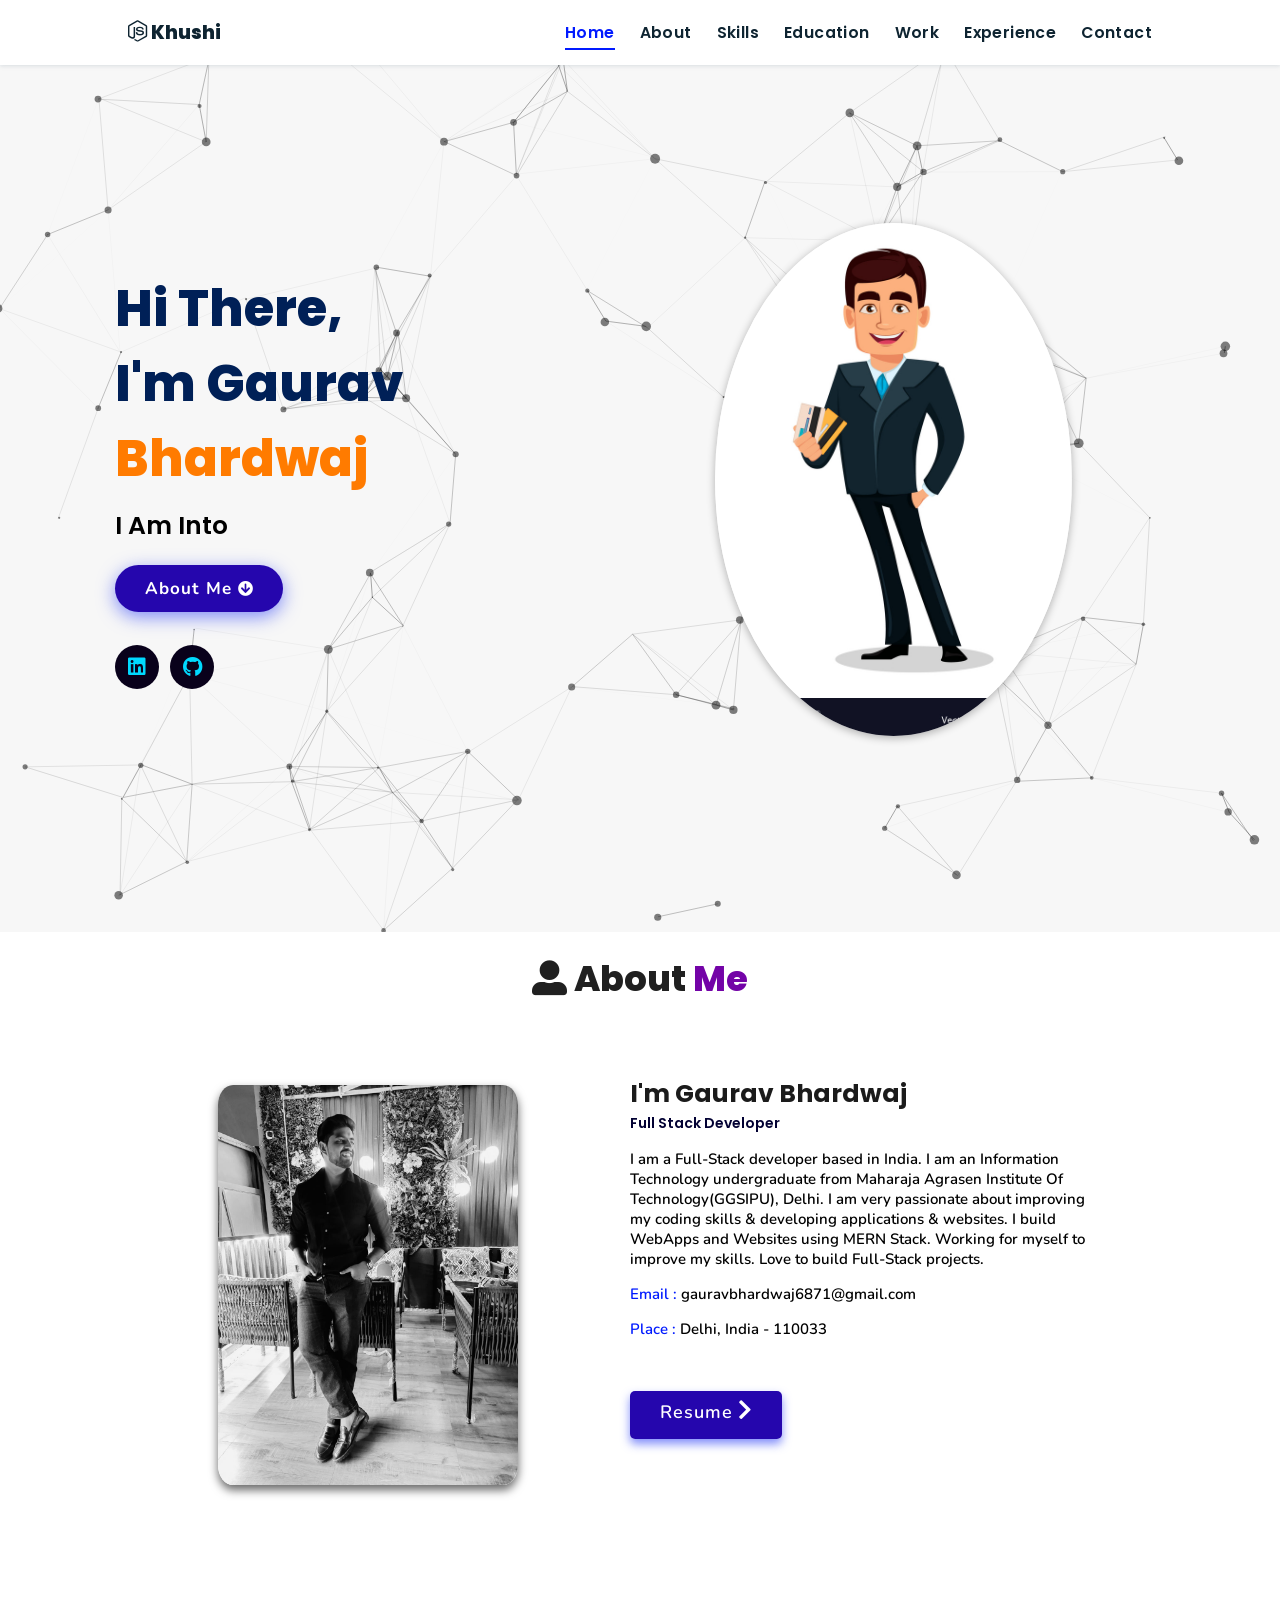
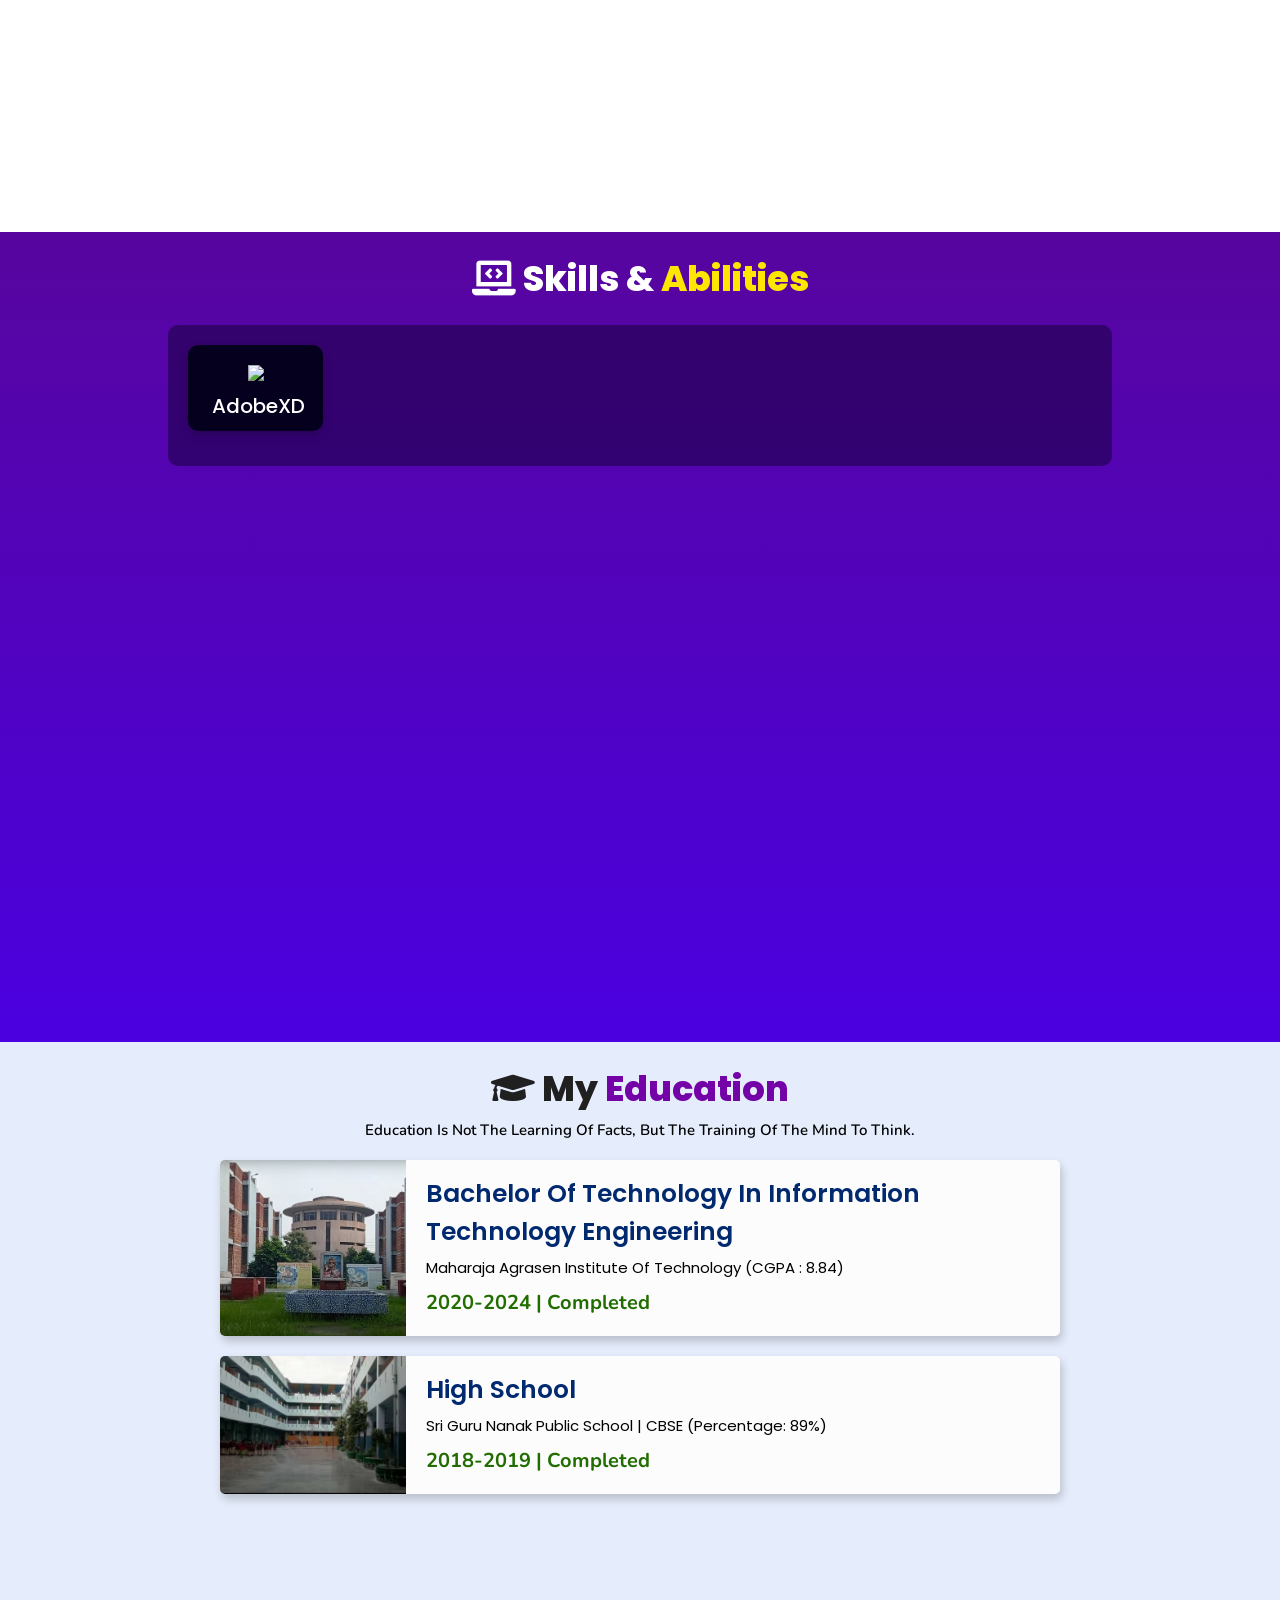
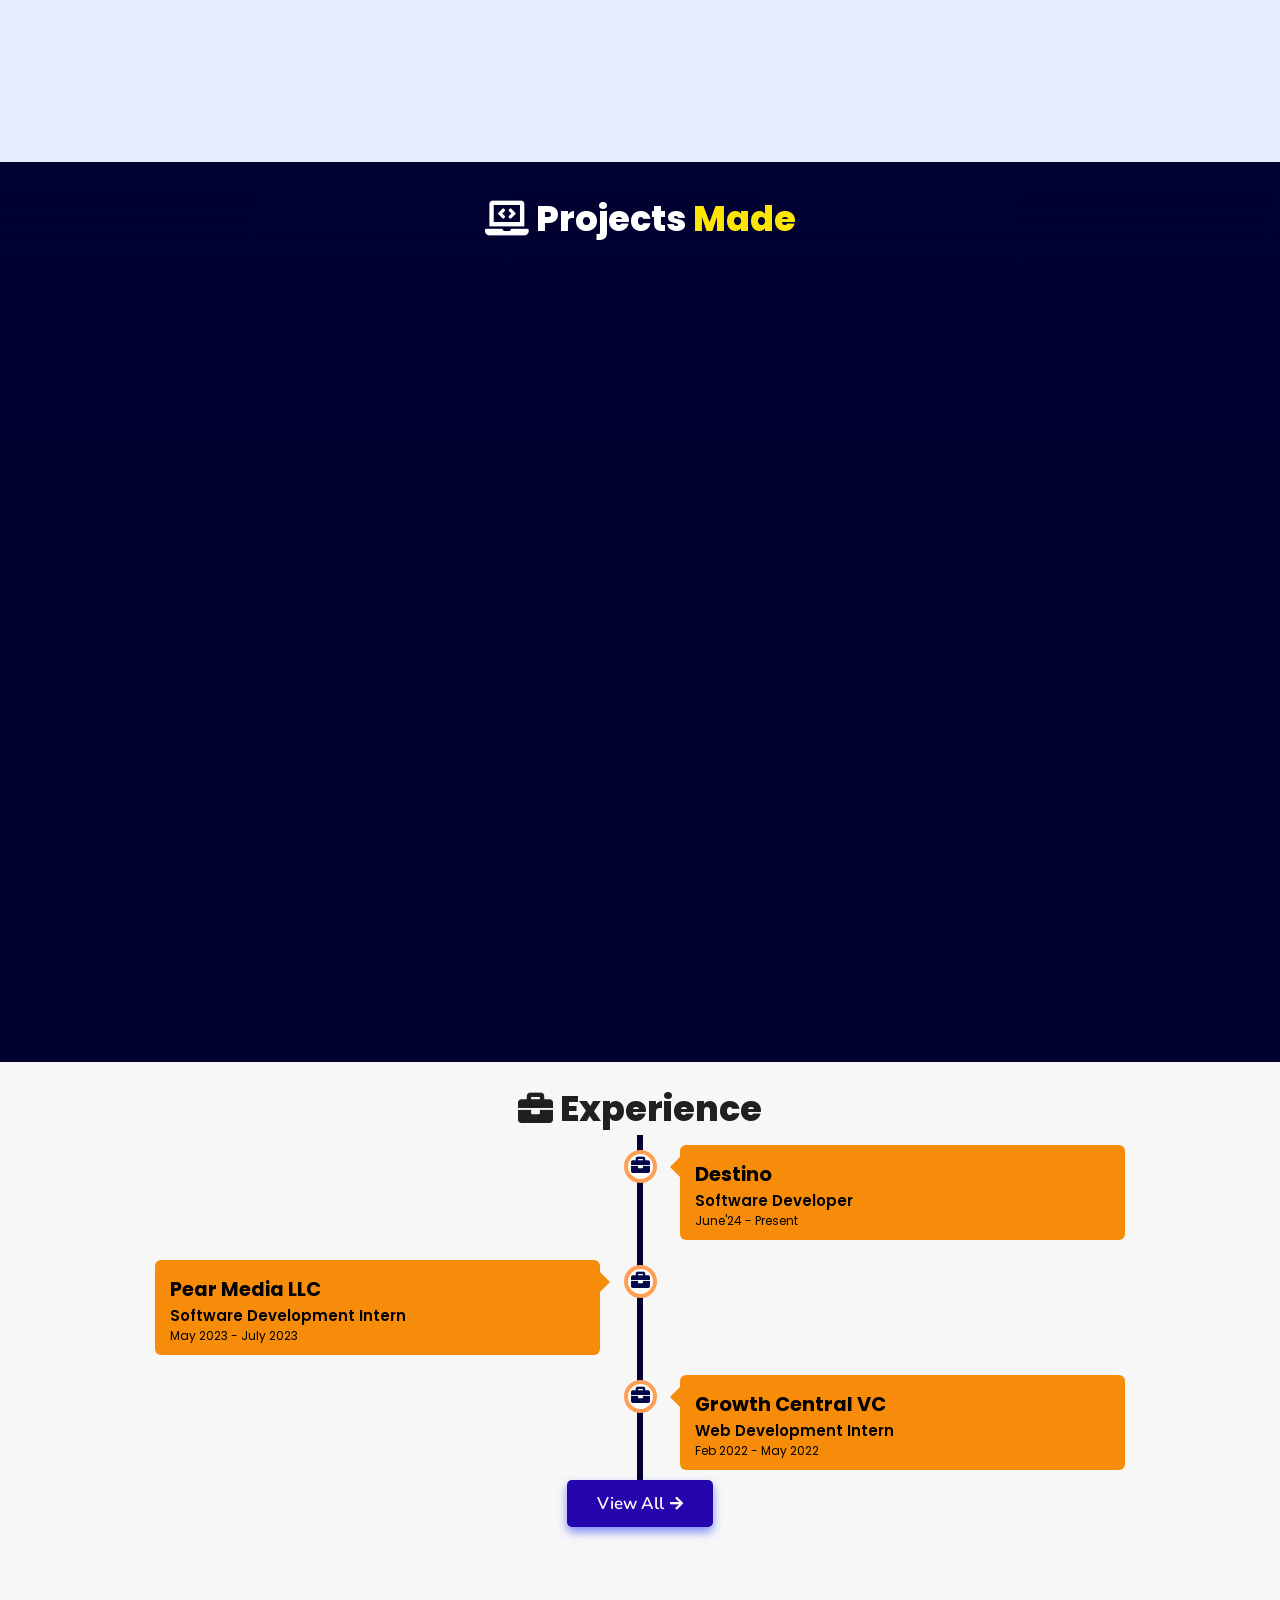
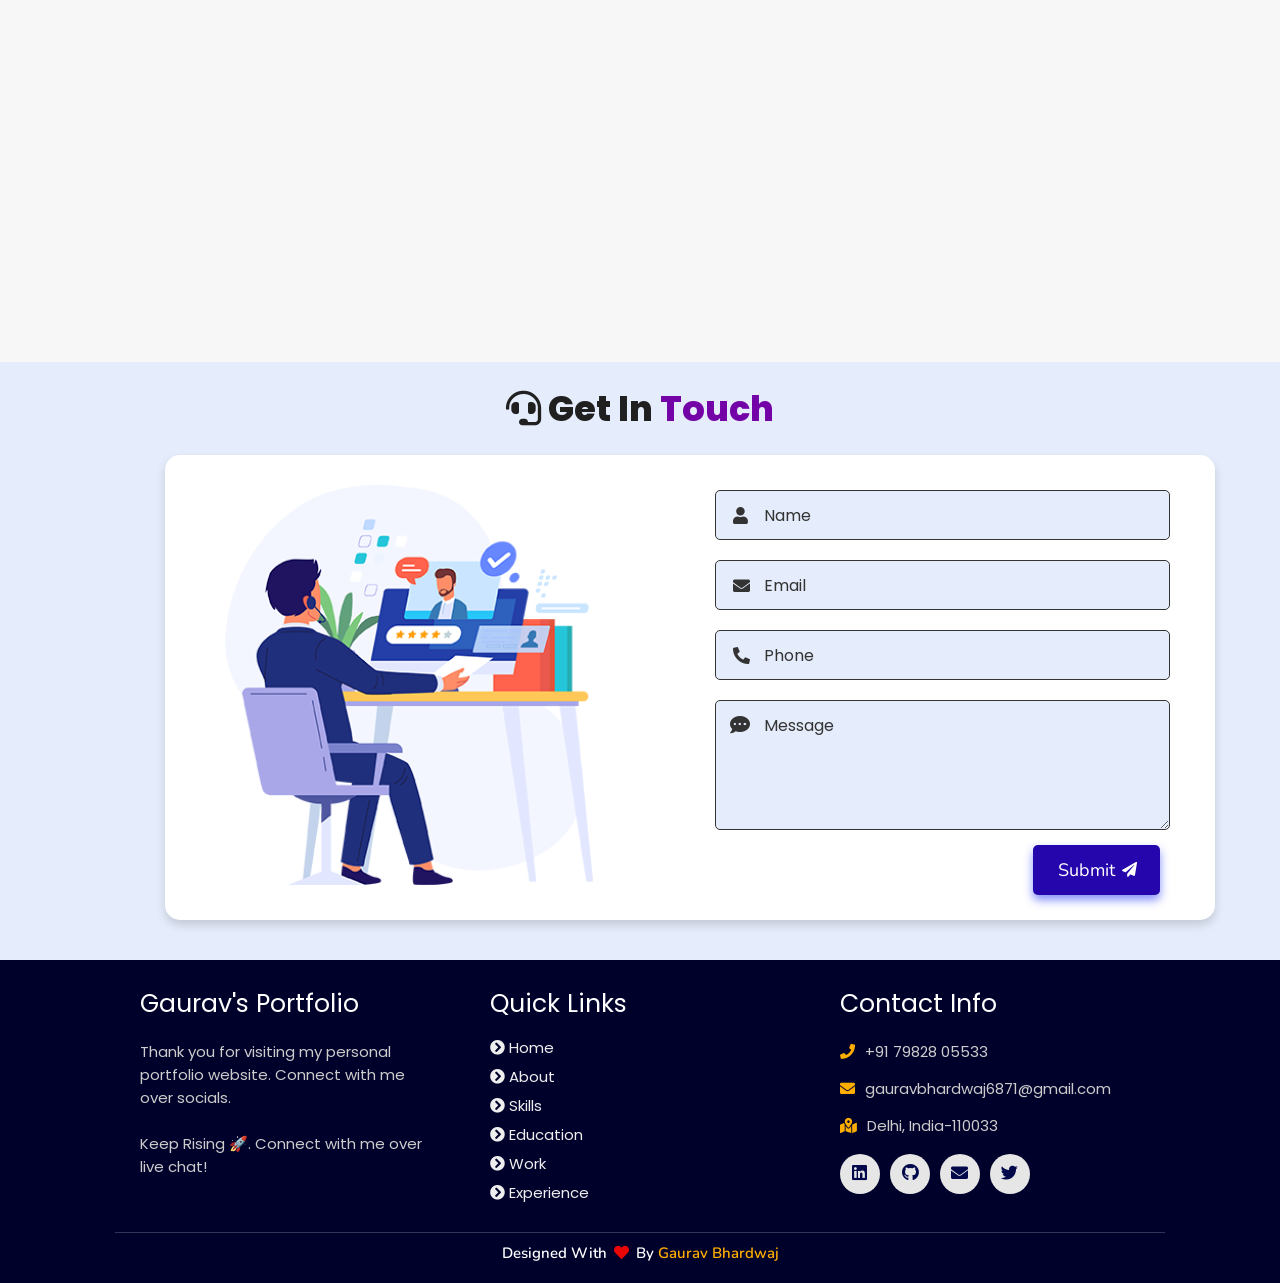
==== commit 6642ad9c: "Fix issues with resume upload" ====
--- a/index.html
+++ b/index.html
@@ -54,12 +54,10 @@
     </a>
     <div class="socials">
         <ul class="social-icons">
-          <li><a class="linkedin" aria-label="LinkedIn" href="https://www.linkedin.com/in/khushi-kumari-6b9a14211/" target="_blank"><i class="fab fa-linkedin"></i></a></li> 
-          <li><a class="github" aria-label="GitHub" href="https://github.com/khushi0723" target="_blank"><i class="fab fa-github"></i></a></li>
+          <li><a class="linkedin" aria-label="LinkedIn" href="https://www.linkedin.com/in/gaurav-bhardwaj-348962179/" target="_blank"><i class="fab fa-linkedin"></i></a></li> 
+          <li><a class="github" aria-label="GitHub" href="https://github.com/iGaurav17" target="_blank"><i class="fab fa-github"></i></a></li>
           <!--<li><a class="twitter" aria-label="Twitter" href="https://twitter.com/Khushi_Kumari" target="_blank"><i class="fab fa-twitter"></i></a></li>-->
-          <li><a class="telegram" aria-label="Telegram" href="https://t.me/khushi0723" target="_blank"><i class="fab fa-telegram-plane"></i></a></li>
-          <li><a class="instagram" aria-label="Instagram" href=""><i class="fab fa-instagram" target="_blank"></i></a></li>
-          <li><a class="dev" aria-label="Dev" href="https://dev.to/khushik0723" target="_blank"><i class="fab fa-dev"></i></a></li>
+          
         </ul>
       </div>
     </div>
